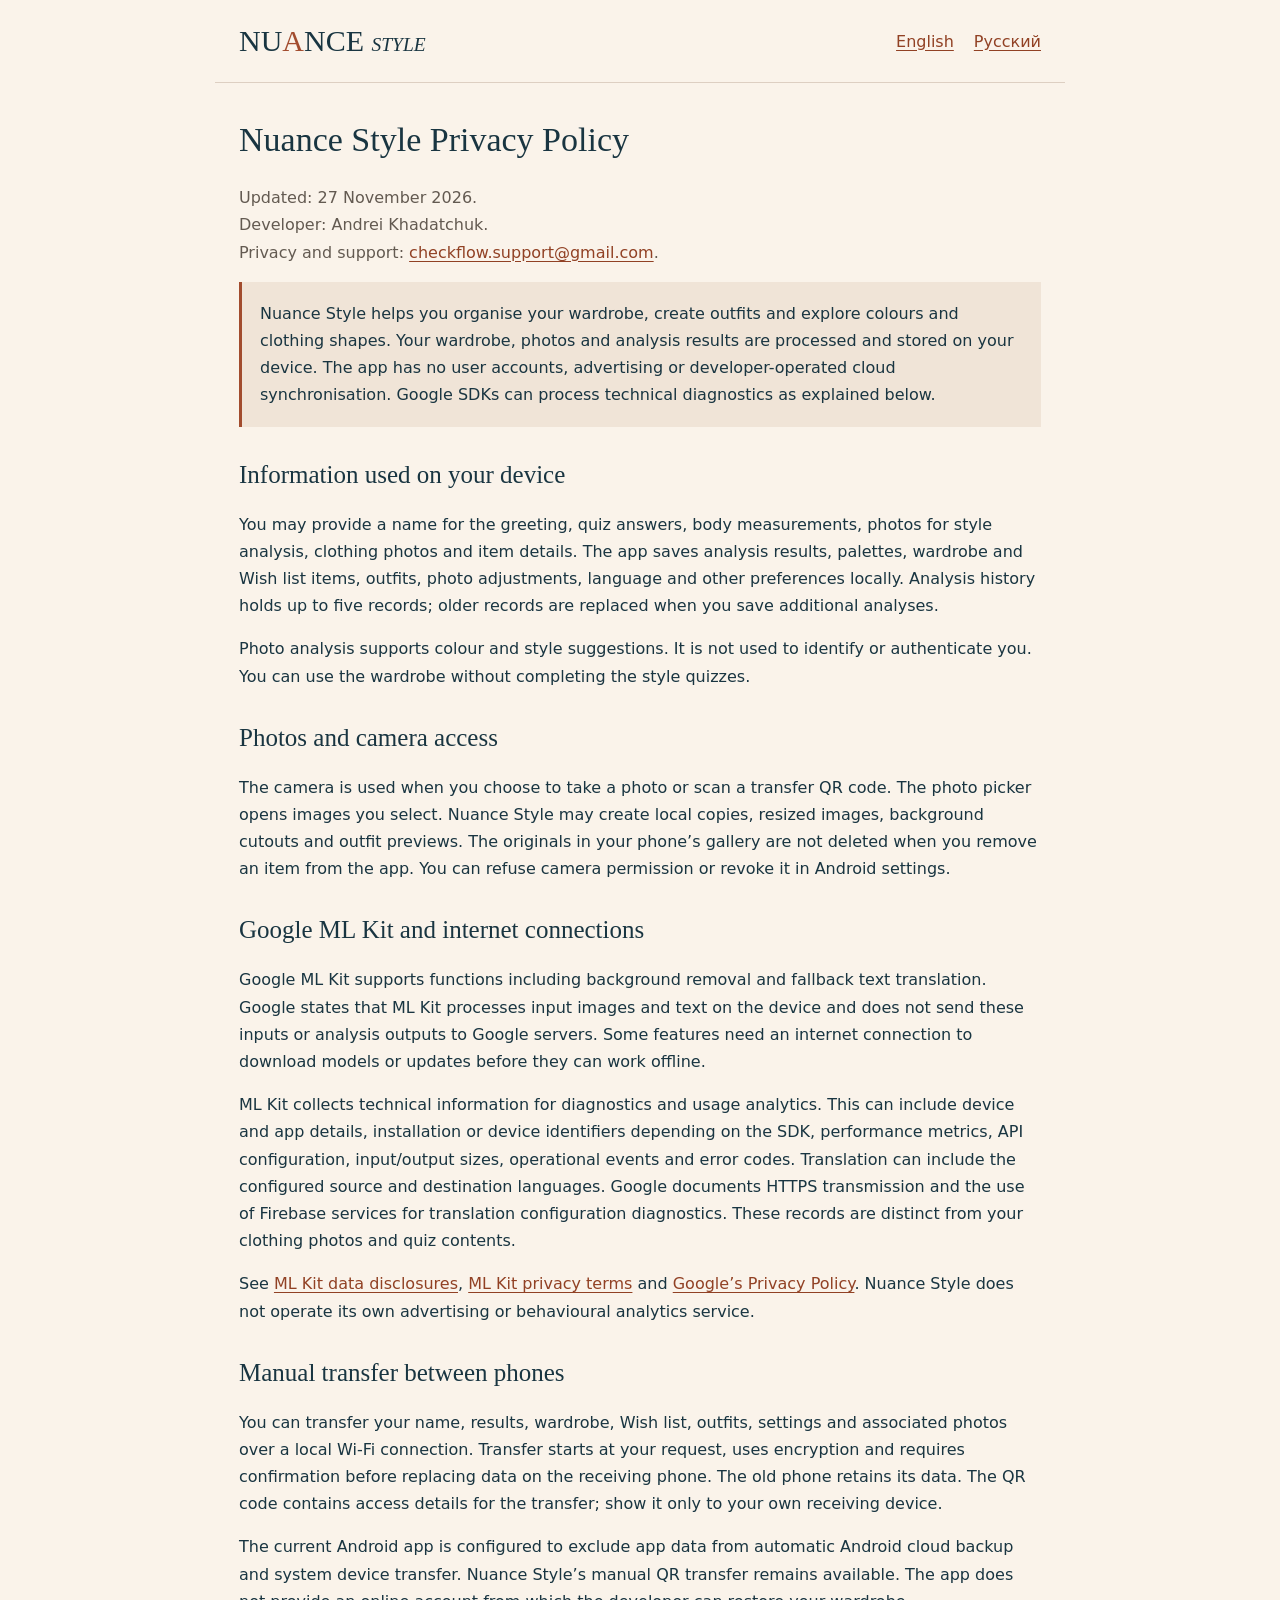
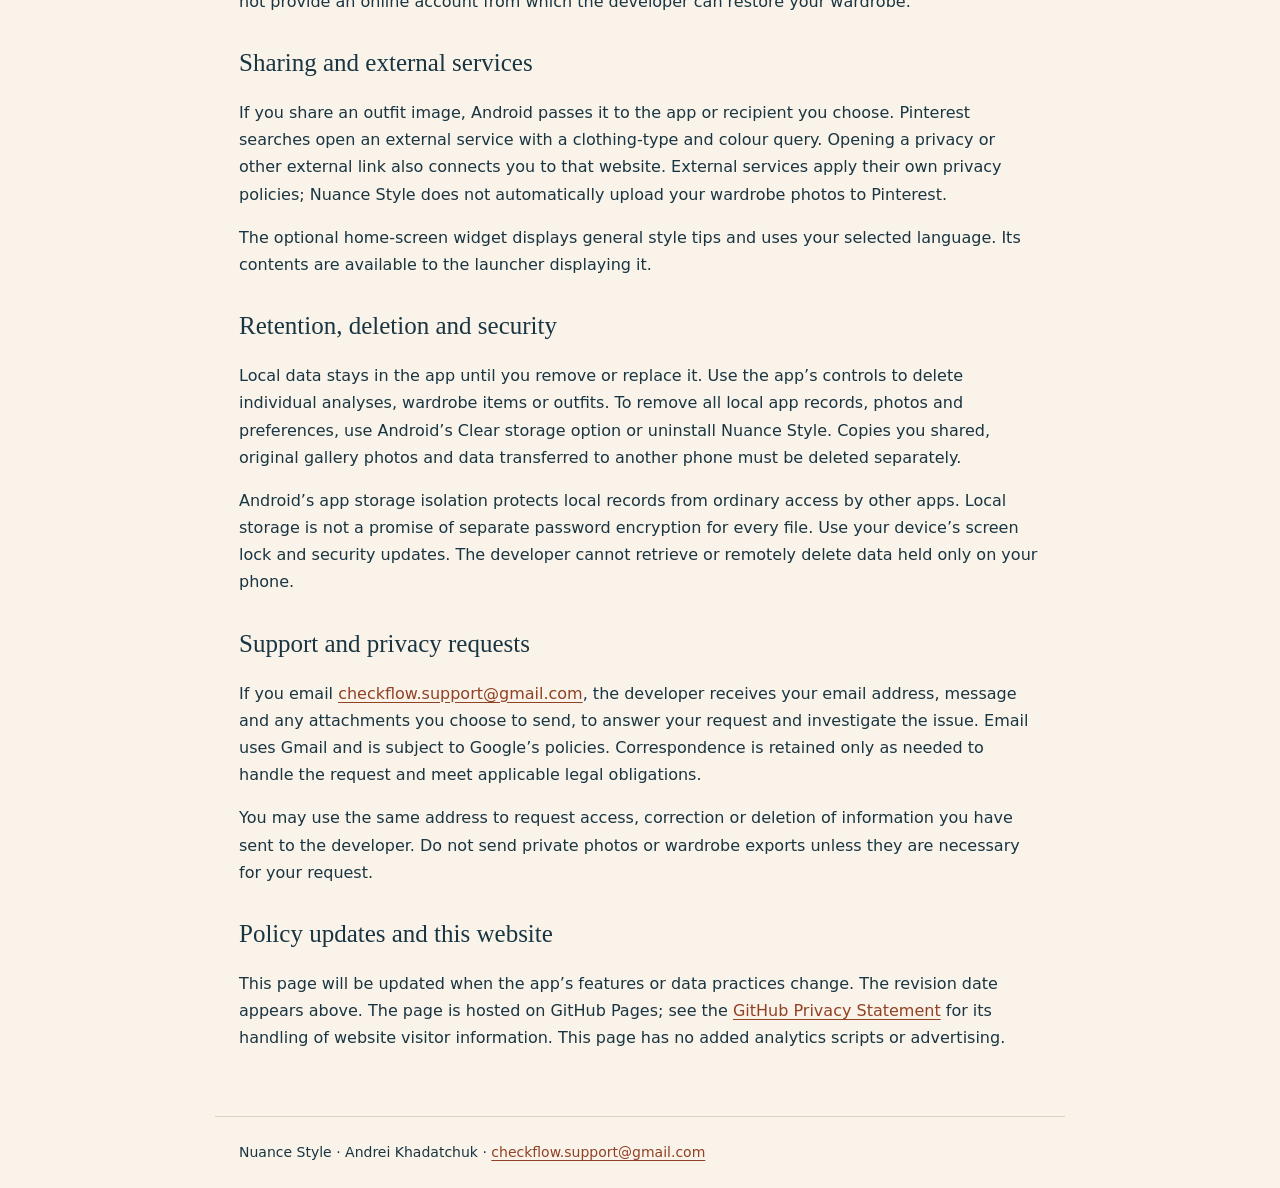
==== nuance-style/index.html @ 470cd1a6 "Add Nuance Style privacy policy in English and Russian" ====
<!doctype html>
<html lang="en">
<head><meta charset="utf-8"><meta name="viewport" content="width=device-width, initial-scale=1"><meta name="description" content="Nuance Style privacy policy: local wardrobe, photos, style analysis and Google ML Kit."><title>Nuance Style — Privacy Policy</title><link rel="stylesheet" href="styles.css"></head>
<body>
<header><a class="brand" href="./">NU<b>A</b>NCE <em>STYLE</em></a><nav aria-label="Language"><a href="./" lang="en" hreflang="en" aria-current="page">English</a><a href="ru.html" lang="ru" hreflang="ru">Русский</a></nav></header>
<main>
<h1>Nuance Style Privacy Policy</h1>
<p class="meta">Updated: 27 November 2026.<br>Developer: Andrei Khadatchuk.<br>Privacy and support: <a href="mailto:checkflow.support@gmail.com">checkflow.support@gmail.com</a>.</p>
<p class="intro">Nuance Style helps you organise your wardrobe, create outfits and explore colours and clothing shapes. Your wardrobe, photos and analysis results are processed and stored on your device. The app has no user accounts, advertising or developer-operated cloud synchronisation. Google SDKs can process technical diagnostics as explained below.</p>
<h2>Information used on your device</h2>
<p>You may provide a name for the greeting, quiz answers, body measurements, photos for style analysis, clothing photos and item details. The app saves analysis results, palettes, wardrobe and Wish list items, outfits, photo adjustments, language and other preferences locally. Analysis history holds up to five records; older records are replaced when you save additional analyses.</p>
<p>Photo analysis supports colour and style suggestions. It is not used to identify or authenticate you. You can use the wardrobe without completing the style quizzes.</p>
<h2>Photos and camera access</h2>
<p>The camera is used when you choose to take a photo or scan a transfer QR code. The photo picker opens images you select. Nuance Style may create local copies, resized images, background cutouts and outfit previews. The originals in your phone’s gallery are not deleted when you remove an item from the app. You can refuse camera permission or revoke it in Android settings.</p>
<h2>Google ML Kit and internet connections</h2>
<p>Google ML Kit supports functions including background removal and fallback text translation. Google states that ML Kit processes input images and text on the device and does not send these inputs or analysis outputs to Google servers. Some features need an internet connection to download models or updates before they can work offline.</p>
<p>ML Kit collects technical information for diagnostics and usage analytics. This can include device and app details, installation or device identifiers depending on the SDK, performance metrics, API configuration, input/output sizes, operational events and error codes. Translation can include the configured source and destination languages. Google documents HTTPS transmission and the use of Firebase services for translation configuration diagnostics. These records are distinct from your clothing photos and quiz contents.</p>
<p>See <a href="https://developers.google.com/ml-kit/android-data-disclosure">ML Kit data disclosures</a>, <a href="https://developers.google.com/ml-kit/terms">ML Kit privacy terms</a> and <a href="https://policies.google.com/privacy">Google’s Privacy Policy</a>. Nuance Style does not operate its own advertising or behavioural analytics service.</p>
<h2>Manual transfer between phones</h2>
<p>You can transfer your name, results, wardrobe, Wish list, outfits, settings and associated photos over a local Wi-Fi connection. Transfer starts at your request, uses encryption and requires confirmation before replacing data on the receiving phone. The old phone retains its data. The QR code contains access details for the transfer; show it only to your own receiving device.</p>
<p>The current Android app is configured to exclude app data from automatic Android cloud backup and system device transfer. Nuance Style’s manual QR transfer remains available. The app does not provide an online account from which the developer can restore your wardrobe.</p>
<h2>Sharing and external services</h2>
<p>If you share an outfit image, Android passes it to the app or recipient you choose. Pinterest searches open an external service with a clothing-type and colour query. Opening a privacy or other external link also connects you to that website. External services apply their own privacy policies; Nuance Style does not automatically upload your wardrobe photos to Pinterest.</p>
<p>The optional home-screen widget displays general style tips and uses your selected language. Its contents are available to the launcher displaying it.</p>
<h2>Retention, deletion and security</h2>
<p>Local data stays in the app until you remove or replace it. Use the app’s controls to delete individual analyses, wardrobe items or outfits. To remove all local app records, photos and preferences, use Android’s Clear storage option or uninstall Nuance Style. Copies you shared, original gallery photos and data transferred to another phone must be deleted separately.</p>
<p>Android’s app storage isolation protects local records from ordinary access by other apps. Local storage is not a promise of separate password encryption for every file. Use your device’s screen lock and security updates. The developer cannot retrieve or remotely delete data held only on your phone.</p>
<h2>Support and privacy requests</h2>
<p>If you email <a href="mailto:checkflow.support@gmail.com">checkflow.support@gmail.com</a>, the developer receives your email address, message and any attachments you choose to send, to answer your request and investigate the issue. Email uses Gmail and is subject to Google’s policies. Correspondence is retained only as needed to handle the request and meet applicable legal obligations.</p>
<p>You may use the same address to request access, correction or deletion of information you have sent to the developer. Do not send private photos or wardrobe exports unless they are necessary for your request.</p>
<h2>Policy updates and this website</h2>
<p>This page will be updated when the app’s features or data practices change. The revision date appears above. The page is hosted on GitHub Pages; see the <a href="https://docs.github.com/en/site-policy/privacy-policies/github-general-privacy-statement">GitHub Privacy Statement</a> for its handling of website visitor information. This page has no added analytics scripts or advertising.</p>
</main><footer>Nuance Style · Andrei Khadatchuk · <a href="mailto:checkflow.support@gmail.com">checkflow.support@gmail.com</a></footer>
</body></html>
---- nuance-style/styles.css ----
:root{color-scheme:light;font-family:system-ui,sans-serif;color:#193541;background:#faf3ea}*{box-sizing:border-box}body{margin:0}header,main,footer{max-width:850px;margin:auto;padding:24px}header{display:flex;flex-wrap:wrap;gap:18px;align-items:center;justify-content:space-between;border-bottom:1px solid #ddcfc2}.brand{font-family:Georgia,serif;font-size:30px;color:#193541;text-decoration:none}.brand b{font-weight:400;color:#a24c2e}.brand em{font-size:.65em}nav{display:flex;gap:20px}a{color:#914124;text-underline-offset:3px;overflow-wrap:anywhere}main{padding-top:36px;padding-bottom:48px}h1,h2{font-family:Georgia,serif;font-weight:400;line-height:1.25}h1{font-size:34px;margin-top:0}h2{font-size:25px;margin-top:32px}p,li{font-size:16px;line-height:1.7}li{margin-bottom:8px}.intro{padding:18px;background:#f0e4d7;border-left:3px solid #a24c2e}.meta{color:#635a51}footer{border-top:1px solid #ddcfc2;font-size:14px;line-height:1.7}@media(max-width:400px){header,main,footer{padding:20px}h1{font-size:29px}}
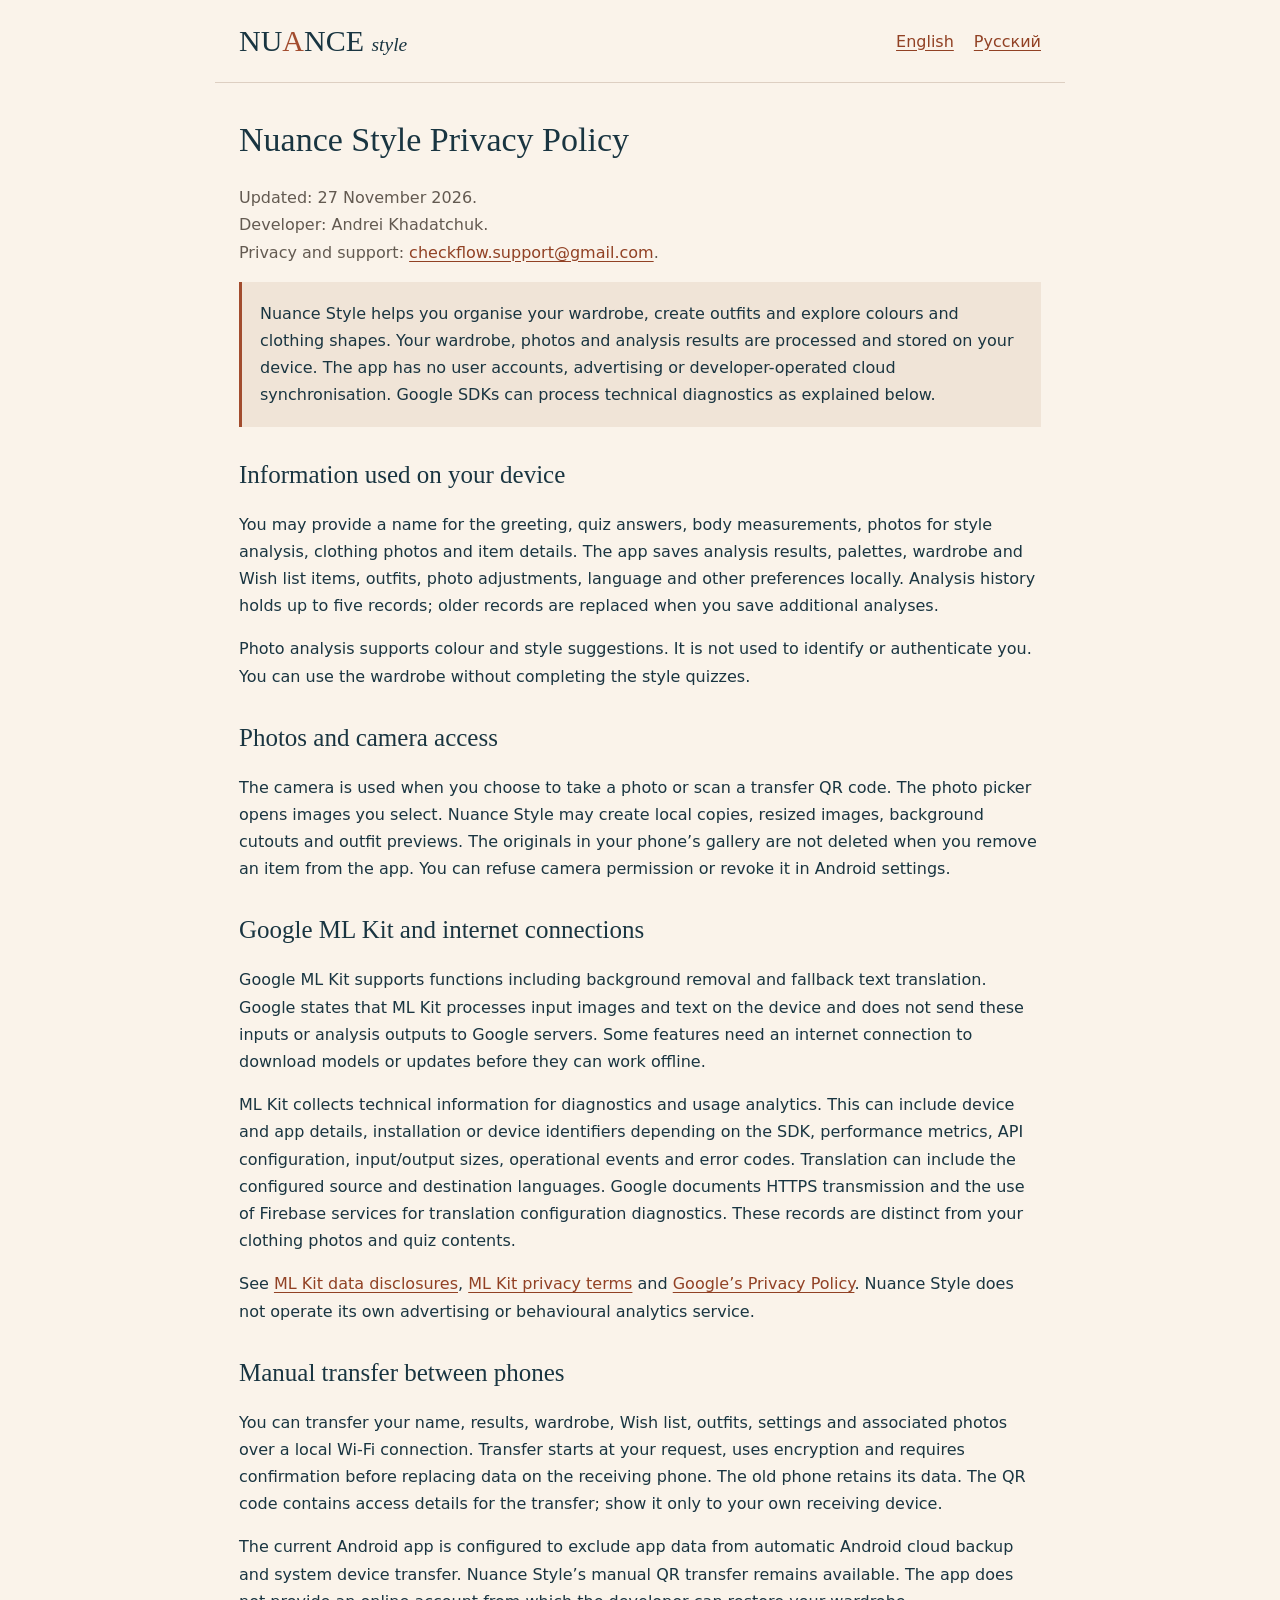
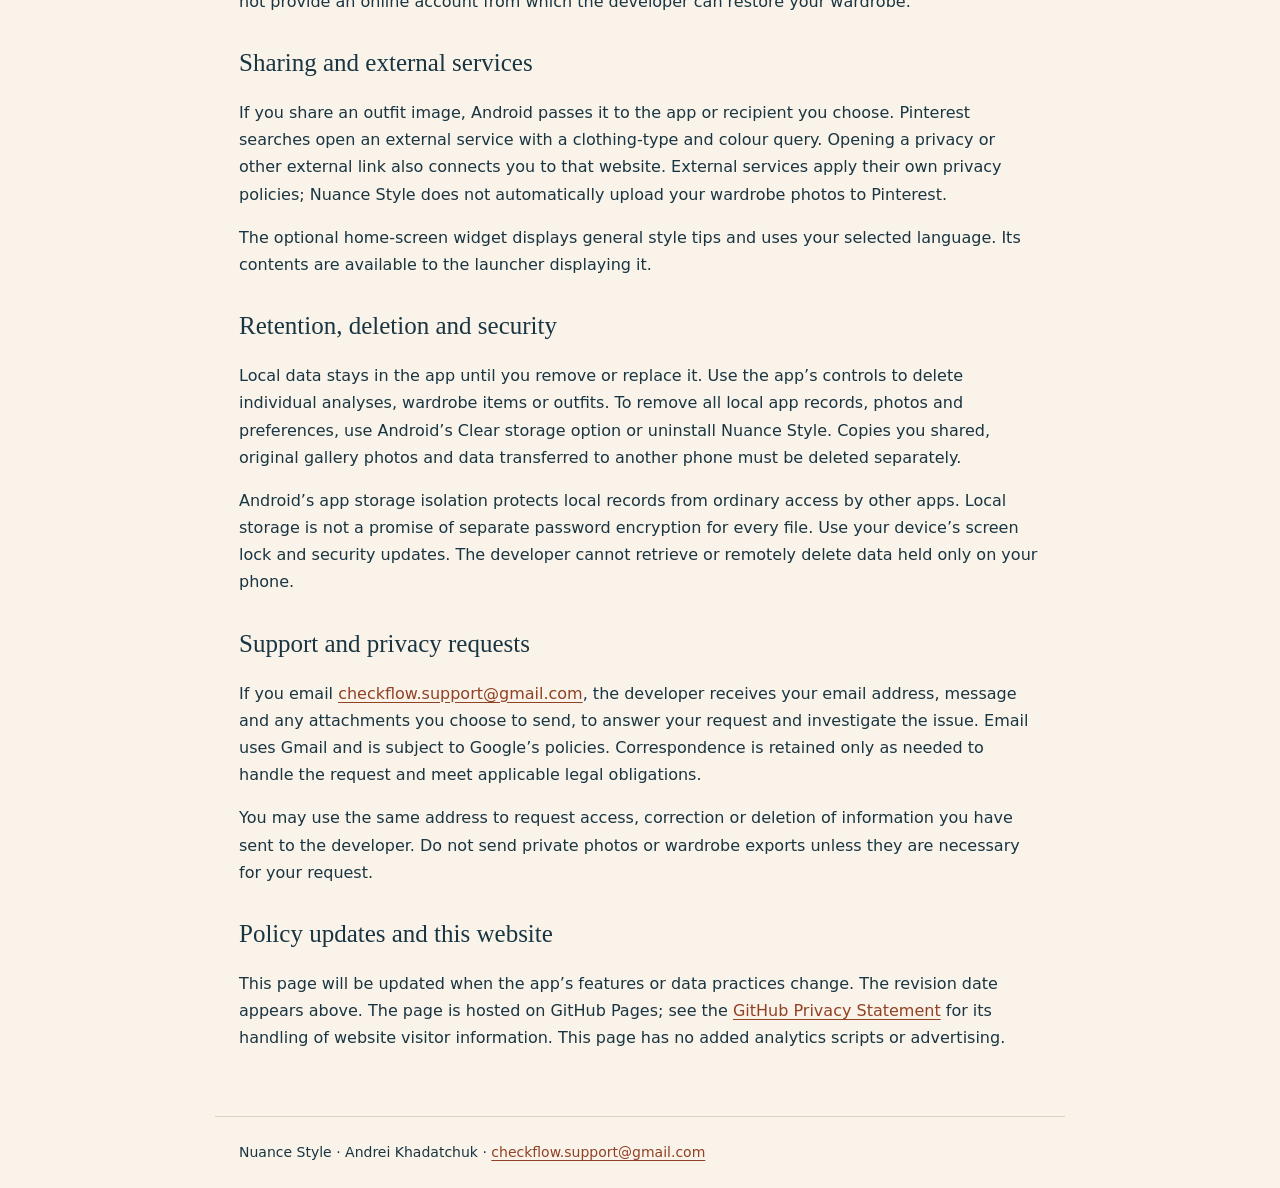
==== commit 2a188fc0: "Use lowercase italic style in Nuance Style policy wordmark" ====
--- a/nuance-style/index.html
+++ b/nuance-style/index.html
@@ -2,7 +2,7 @@
 <html lang="en">
 <head><meta charset="utf-8"><meta name="viewport" content="width=device-width, initial-scale=1"><meta name="description" content="Nuance Style privacy policy: local wardrobe, photos, style analysis and Google ML Kit."><title>Nuance Style — Privacy Policy</title><link rel="stylesheet" href="styles.css"></head>
 <body>
-<header><a class="brand" href="./">NU<b>A</b>NCE <em>STYLE</em></a><nav aria-label="Language"><a href="./" lang="en" hreflang="en" aria-current="page">English</a><a href="ru.html" lang="ru" hreflang="ru">Русский</a></nav></header>
+<header><a class="brand" href="./">NU<b>A</b>NCE <em>style</em></a><nav aria-label="Language"><a href="./" lang="en" hreflang="en" aria-current="page">English</a><a href="ru.html" lang="ru" hreflang="ru">Русский</a></nav></header>
 <main>
 <h1>Nuance Style Privacy Policy</h1>
 <p class="meta">Updated: 27 November 2026.<br>Developer: Andrei Khadatchuk.<br>Privacy and support: <a href="mailto:checkflow.support@gmail.com">checkflow.support@gmail.com</a>.</p>
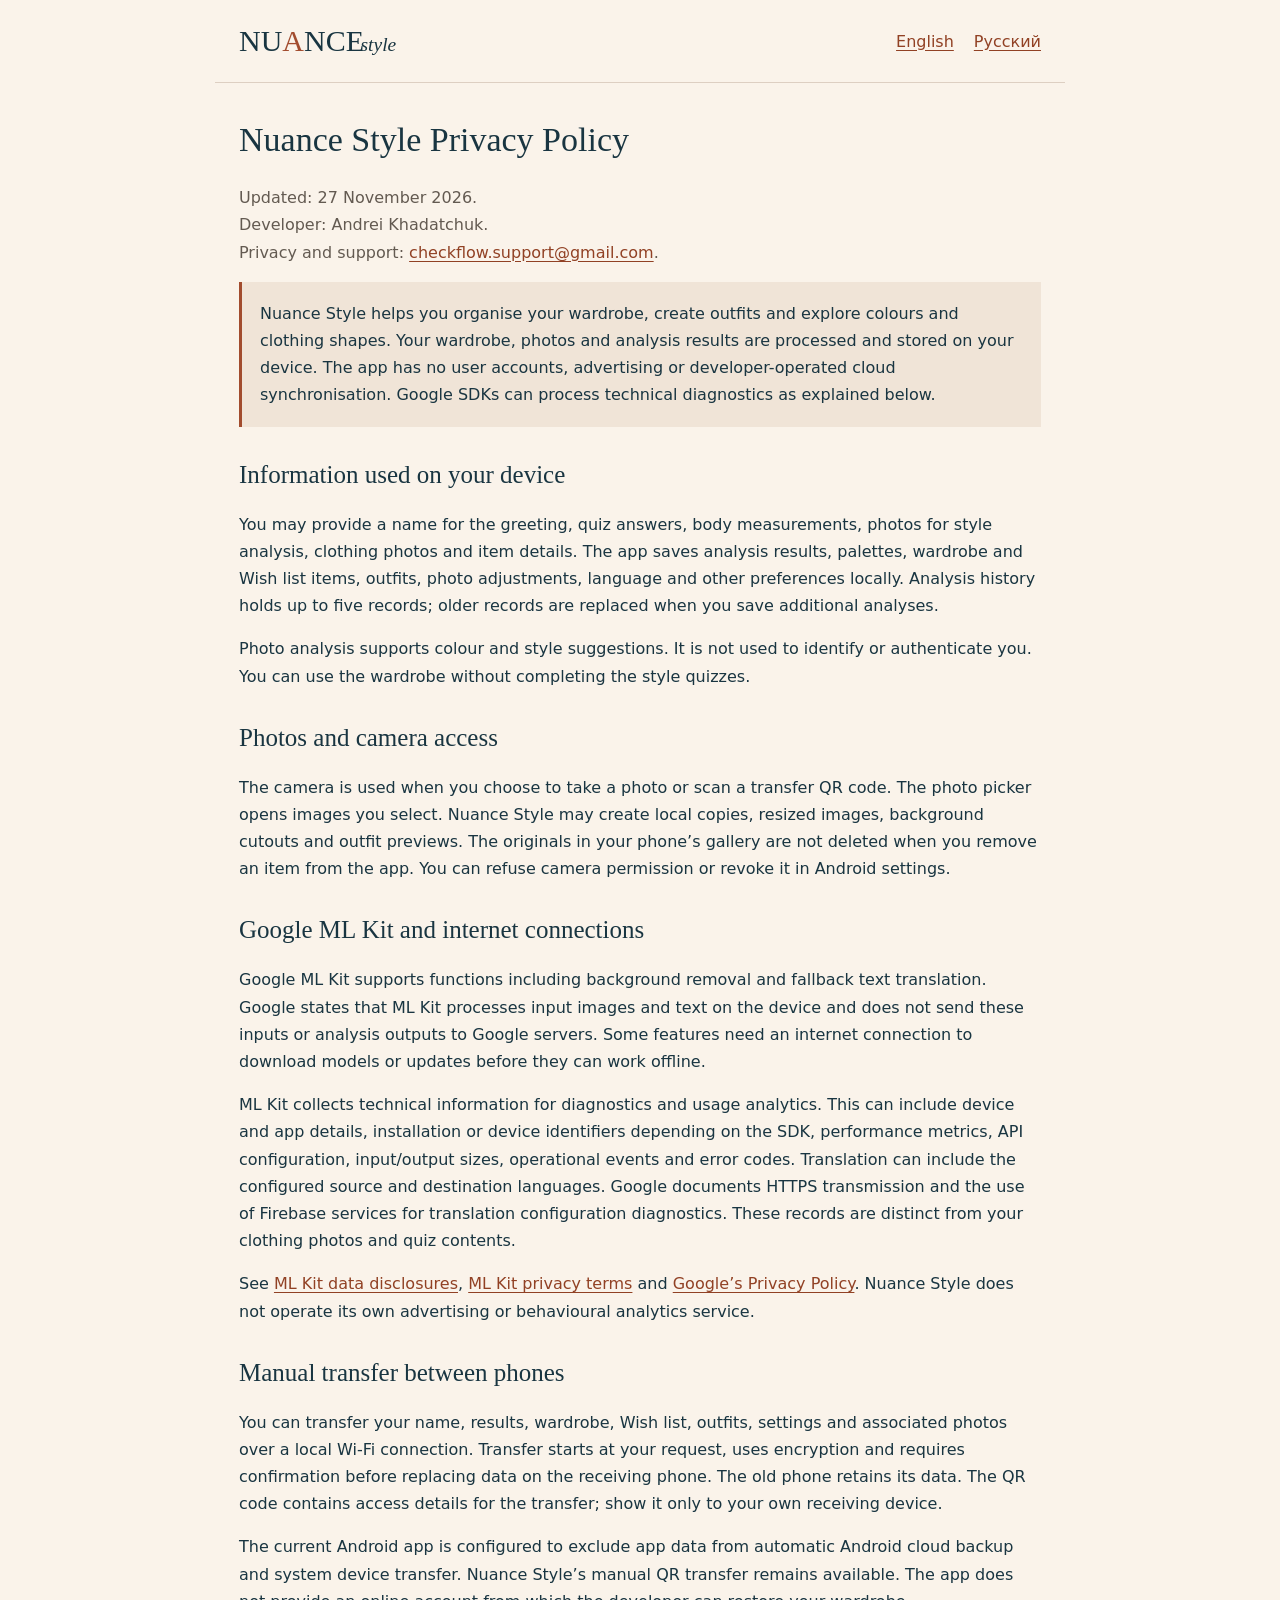
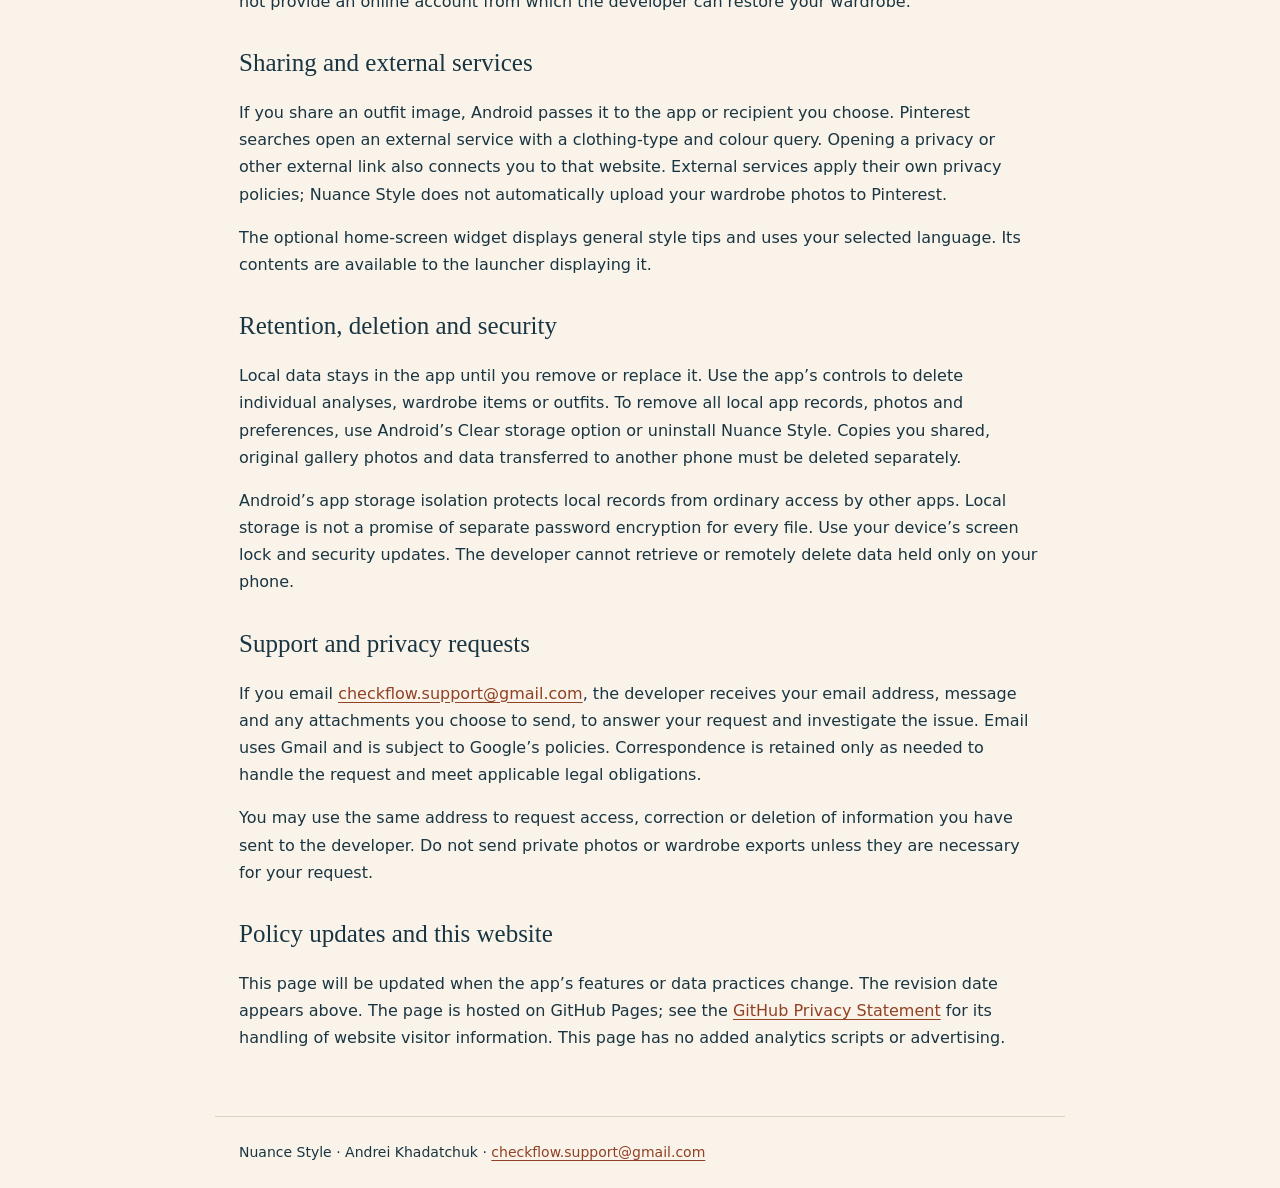
==== commit 7191f3df: "Slightly overlap italic style with NUANCE in policy wordmark" ====
--- a/nuance-style/index.html
+++ b/nuance-style/index.html
@@ -2,7 +2,7 @@
 <html lang="en">
 <head><meta charset="utf-8"><meta name="viewport" content="width=device-width, initial-scale=1"><meta name="description" content="Nuance Style privacy policy: local wardrobe, photos, style analysis and Google ML Kit."><title>Nuance Style — Privacy Policy</title><link rel="stylesheet" href="styles.css"></head>
 <body>
-<header><a class="brand" href="./">NU<b>A</b>NCE <em>style</em></a><nav aria-label="Language"><a href="./" lang="en" hreflang="en" aria-current="page">English</a><a href="ru.html" lang="ru" hreflang="ru">Русский</a></nav></header>
+<header><a class="brand" href="./">NU<b>A</b>NCE<em>style</em></a><nav aria-label="Language"><a href="./" lang="en" hreflang="en" aria-current="page">English</a><a href="ru.html" lang="ru" hreflang="ru">Русский</a></nav></header>
 <main>
 <h1>Nuance Style Privacy Policy</h1>
 <p class="meta">Updated: 27 November 2026.<br>Developer: Andrei Khadatchuk.<br>Privacy and support: <a href="mailto:checkflow.support@gmail.com">checkflow.support@gmail.com</a>.</p>
--- a/nuance-style/styles.css
+++ b/nuance-style/styles.css
@@ -1 +1 @@
-:root{color-scheme:light;font-family:system-ui,sans-serif;color:#193541;background:#faf3ea}*{box-sizing:border-box}body{margin:0}header,main,footer{max-width:850px;margin:auto;padding:24px}header{display:flex;flex-wrap:wrap;gap:18px;align-items:center;justify-content:space-between;border-bottom:1px solid #ddcfc2}.brand{font-family:Georgia,serif;font-size:30px;color:#193541;text-decoration:none}.brand b{font-weight:400;color:#a24c2e}.brand em{font-size:.65em}nav{display:flex;gap:20px}a{color:#914124;text-underline-offset:3px;overflow-wrap:anywhere}main{padding-top:36px;padding-bottom:48px}h1,h2{font-family:Georgia,serif;font-weight:400;line-height:1.25}h1{font-size:34px;margin-top:0}h2{font-size:25px;margin-top:32px}p,li{font-size:16px;line-height:1.7}li{margin-bottom:8px}.intro{padding:18px;background:#f0e4d7;border-left:3px solid #a24c2e}.meta{color:#635a51}footer{border-top:1px solid #ddcfc2;font-size:14px;line-height:1.7}@media(max-width:400px){header,main,footer{padding:20px}h1{font-size:29px}}
+:root{color-scheme:light;font-family:system-ui,sans-serif;color:#193541;background:#faf3ea}*{box-sizing:border-box}body{margin:0}header,main,footer{max-width:850px;margin:auto;padding:24px}header{display:flex;flex-wrap:wrap;gap:18px;align-items:center;justify-content:space-between;border-bottom:1px solid #ddcfc2}.brand{font-family:Georgia,serif;font-size:30px;color:#193541;text-decoration:none}.brand b{font-weight:400;color:#a24c2e}.brand em{font-size:.65em;display:inline-block;margin-left:-.18em}nav{display:flex;gap:20px}a{color:#914124;text-underline-offset:3px;overflow-wrap:anywhere}main{padding-top:36px;padding-bottom:48px}h1,h2{font-family:Georgia,serif;font-weight:400;line-height:1.25}h1{font-size:34px;margin-top:0}h2{font-size:25px;margin-top:32px}p,li{font-size:16px;line-height:1.7}li{margin-bottom:8px}.intro{padding:18px;background:#f0e4d7;border-left:3px solid #a24c2e}.meta{color:#635a51}footer{border-top:1px solid #ddcfc2;font-size:14px;line-height:1.7}@media(max-width:400px){header,main,footer{padding:20px}h1{font-size:29px}}
